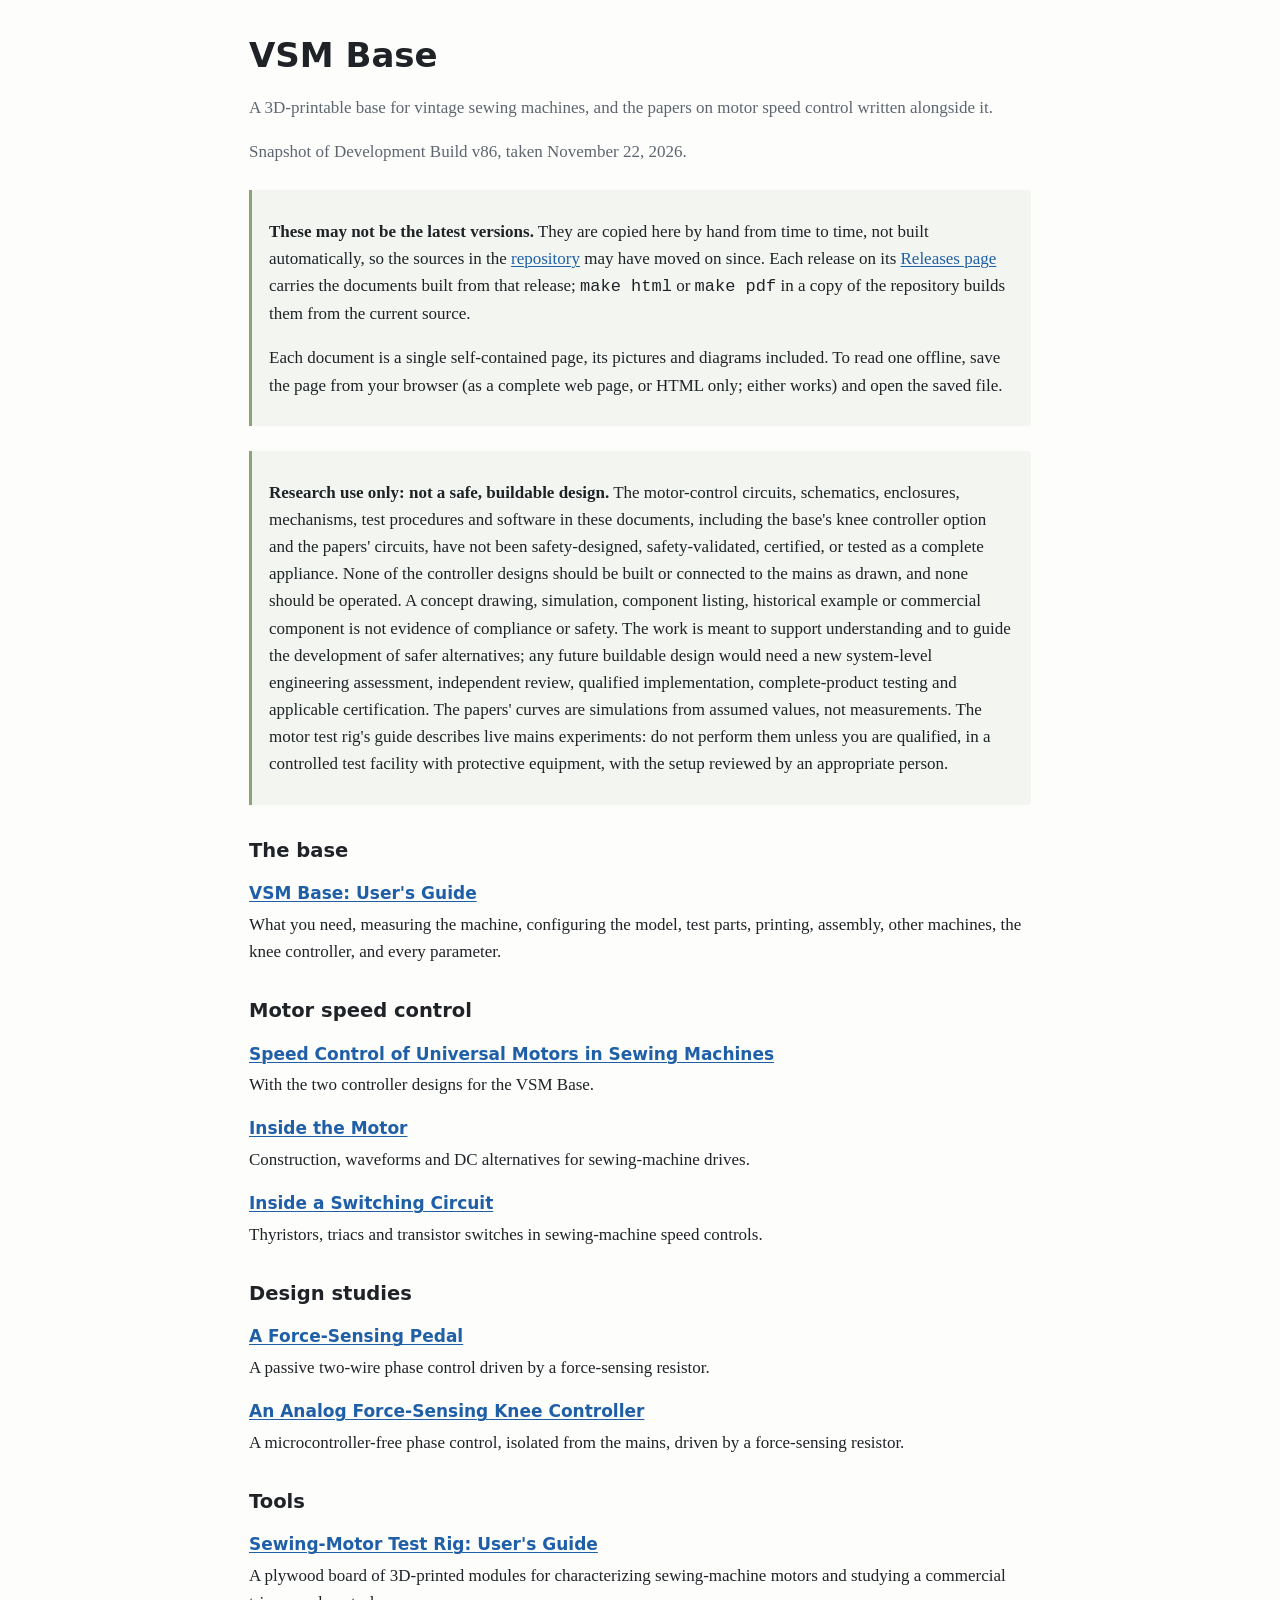
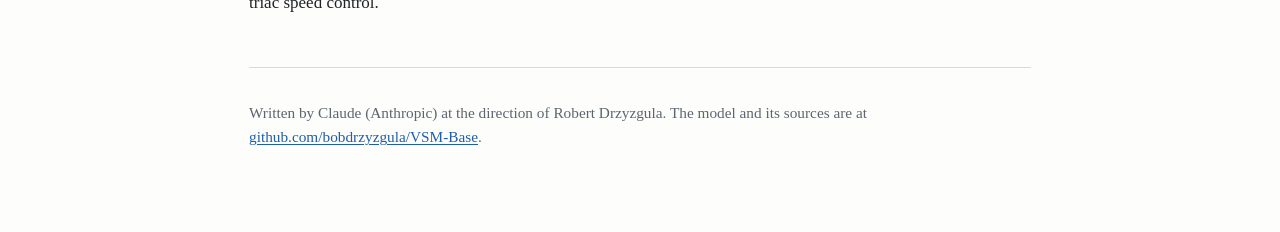
==== docs-snapshot/index.html @ 3d65d3c1 "Safety, part 2: stronger warning, rig and testing pages, status terms, validation checklist From the" ====
<!DOCTYPE html>
<html lang="en">
<head>
<meta charset="utf-8">
<meta name="viewport" content="width=device-width, initial-scale=1">
<title>VSM Base: documents</title>
<style>
:root { --bg: #fdfdfb; --fg: #1f2328; --muted: #5d6670; --rule: #d8dcd6; --link: #1f5fa8;
        --note-bg: #f3f5f0; --note-bar: #8aa37b; color-scheme: light dark; }
@media (prefers-color-scheme: dark) {
  :root { --bg: #17191c; --fg: #e3e5e8; --muted: #9aa3ad; --rule: #353a40; --link: #79aef0;
          --note-bg: #1f2420; --note-bar: #6f8a62; }
}
html { font-size: 17px; }
body { margin: 0 auto; padding: 2rem 16px 4rem; max-width: 46rem; background: var(--bg); color: var(--fg);
       font: 1rem/1.6 Charter, "Bitstream Charter", "Iowan Old Style", Georgia, serif; }
h1, h2 { font-family: system-ui, -apple-system, "Segoe UI", Roboto, sans-serif; line-height: 1.25; }
h1 { font-size: 2rem; margin: 0 0 .3rem; }
h2 { font-size: 1.15rem; margin: 2rem 0 .5rem; }
a { color: var(--link); text-decoration-thickness: 1px; text-underline-offset: 2px; }
.sub, .meta, footer { color: var(--muted); }
.note { margin: 1.5rem 0; padding: .6rem 1rem; background: var(--note-bg);
        border-left: 3px solid var(--note-bar); border-radius: 0 4px 4px 0; }
dl { margin: 0; }
dt { margin-top: 1rem; font-family: system-ui, -apple-system, "Segoe UI", Roboto, sans-serif; font-weight: 600; }
dd { margin: .2rem 0 0 0; }
footer { margin-top: 3rem; padding-top: 1rem; border-top: 1px solid var(--rule); font-size: .9rem; }
</style>
</head>
<body>
<h1>VSM Base</h1>
<p class="sub">A 3D-printable base for vintage sewing machines, and the papers on motor speed control written alongside it.</p>
<p class="meta">Snapshot of Development Build v86, taken November 22, 2026.</p>

<div class="note">
<p><strong>These may not be the latest versions.</strong> They are copied here by hand from time to time,
not built automatically, so the sources in the <a href="https://github.com/bobdrzyzgula/VSM-Base">repository</a>
may have moved on since. Each release on its
<a href="https://github.com/bobdrzyzgula/VSM-Base/releases">Releases page</a> carries the documents built from
that release; <code>make html</code> or <code>make pdf</code> in a copy of the repository builds them from the
current source.</p>
<p>Each document is a single self-contained page, its pictures and diagrams included. To read one offline,
save the page from your browser (as a complete web page, or HTML only; either works) and open the saved file.</p>
</div>

<div class="note">
<p><strong>Research use only: not a safe, buildable design.</strong> The motor-control circuits, schematics,
enclosures, mechanisms, test procedures and software in these documents, including the base's knee controller
option and the papers' circuits, have not been safety-designed, safety-validated, certified, or tested as a
complete appliance. None of the controller designs should be built or connected to the mains as drawn, and none
should be operated. A concept drawing, simulation, component listing, historical example or commercial component
is not evidence of compliance or safety. The work is meant to support understanding and to guide the development
of safer alternatives; any future buildable design would need a new system-level engineering assessment,
independent review, qualified implementation, complete-product testing and applicable certification. The papers'
curves are simulations from assumed values, not measurements. The motor test rig's guide describes live mains
experiments: do not perform them unless you are qualified, in a controlled test facility with protective
equipment, with the setup reviewed by an appropriate person.</p>
</div>

<h2>The base</h2>
<dl>
<dt><a href="vsm-base-guide.html">VSM Base: User's Guide</a></dt>
<dd>What you need, measuring the machine, configuring the model, test parts, printing, assembly, other machines, the knee controller, and every parameter.</dd>
</dl>

<h2>Motor speed control</h2>
<dl>
<dt><a href="vsm-motor-control.html">Speed Control of Universal Motors in Sewing Machines</a></dt>
<dd>With the two controller designs for the VSM Base.</dd>
<dt><a href="vsm-inside-the-motor.html">Inside the Motor</a></dt>
<dd>Construction, waveforms and DC alternatives for sewing-machine drives.</dd>
<dt><a href="vsm-inside-a-switching-circuit.html">Inside a Switching Circuit</a></dt>
<dd>Thyristors, triacs and transistor switches in sewing-machine speed controls.</dd>
</dl>

<h2>Design studies</h2>
<dl>
<dt><a href="vsm-force-sensing-pedal.html">A Force-Sensing Pedal</a></dt>
<dd>A passive two-wire phase control driven by a force-sensing resistor.</dd>
<dt><a href="vsm-analog-knee-controller.html">An Analog Force-Sensing Knee Controller</a></dt>
<dd>A microcontroller-free phase control, isolated from the mains, driven by a force-sensing resistor.</dd>
</dl>

<h2>Tools</h2>
<dl>
<dt><a href="vsm-motor-rig.html">Sewing-Motor Test Rig: User's Guide</a></dt>
<dd>A plywood board of 3D-printed modules for characterizing sewing-machine motors and studying a commercial triac speed control.</dd>
</dl>

<footer>
<p>Written by Claude (Anthropic) at the direction of Robert Drzyzgula. The model and its sources are at
<a href="https://github.com/bobdrzyzgula/VSM-Base">github.com/bobdrzyzgula/VSM-Base</a>.</p>
</footer>
</body>
</html>
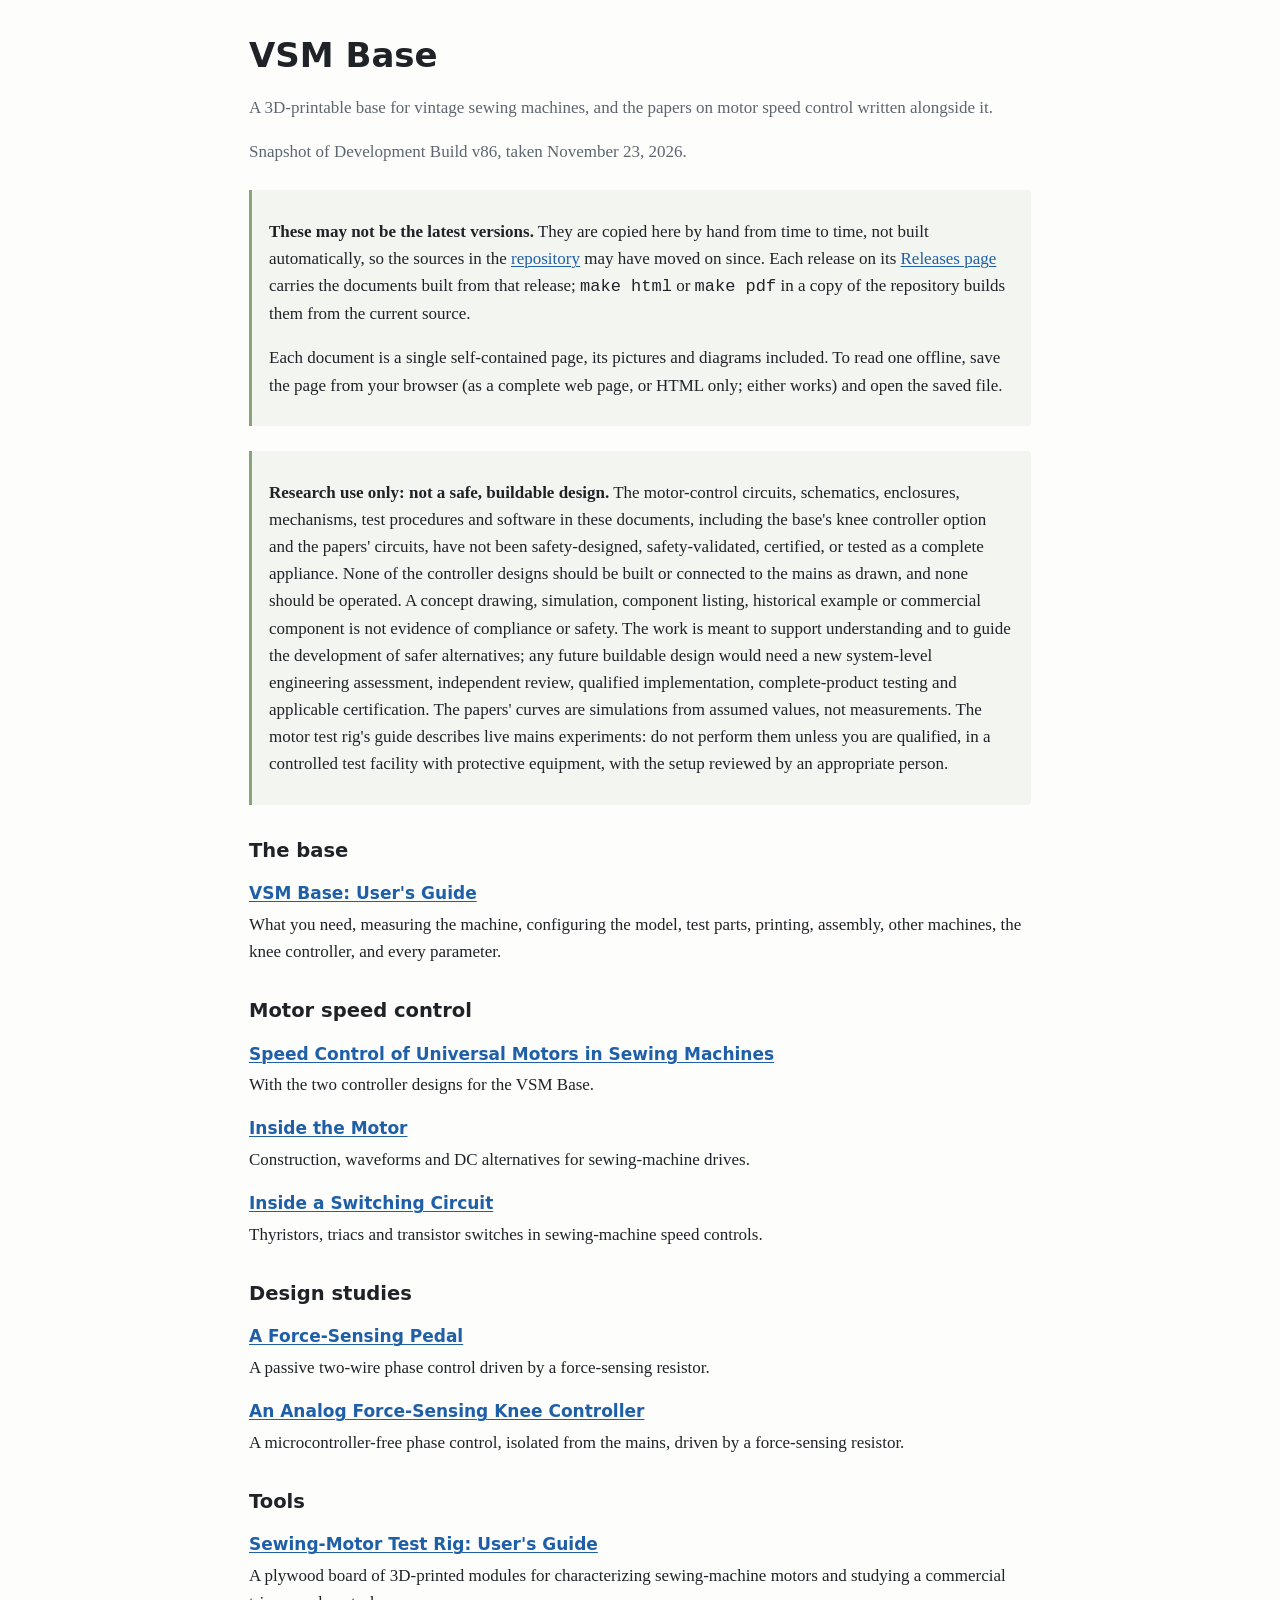
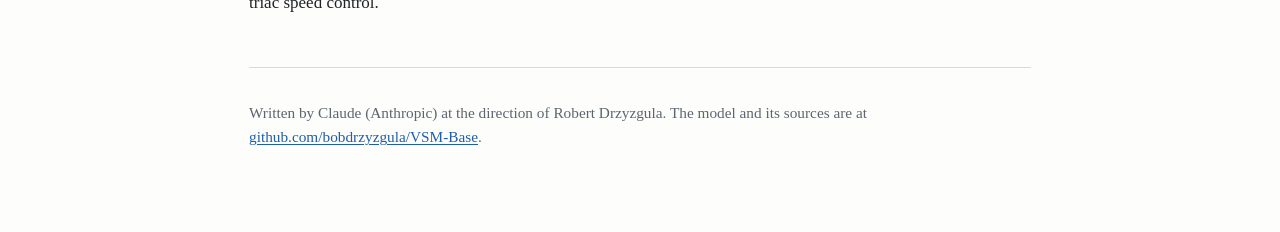
==== commit 6da69774: "Mechanical review: open-source disclaimer, carrying, hinges, pegs, checks From Copilot's review of t" ====
--- a/docs-snapshot/index.html
+++ b/docs-snapshot/index.html
@@ -30,7 +30,7 @@
 <body>
 <h1>VSM Base</h1>
 <p class="sub">A 3D-printable base for vintage sewing machines, and the papers on motor speed control written alongside it.</p>
-<p class="meta">Snapshot of Development Build v86, taken November 22, 2026.</p>
+<p class="meta">Snapshot of Development Build v86, taken November 23, 2026.</p>
 
 <div class="note">
 <p><strong>These may not be the latest versions.</strong> They are copied here by hand from time to time,
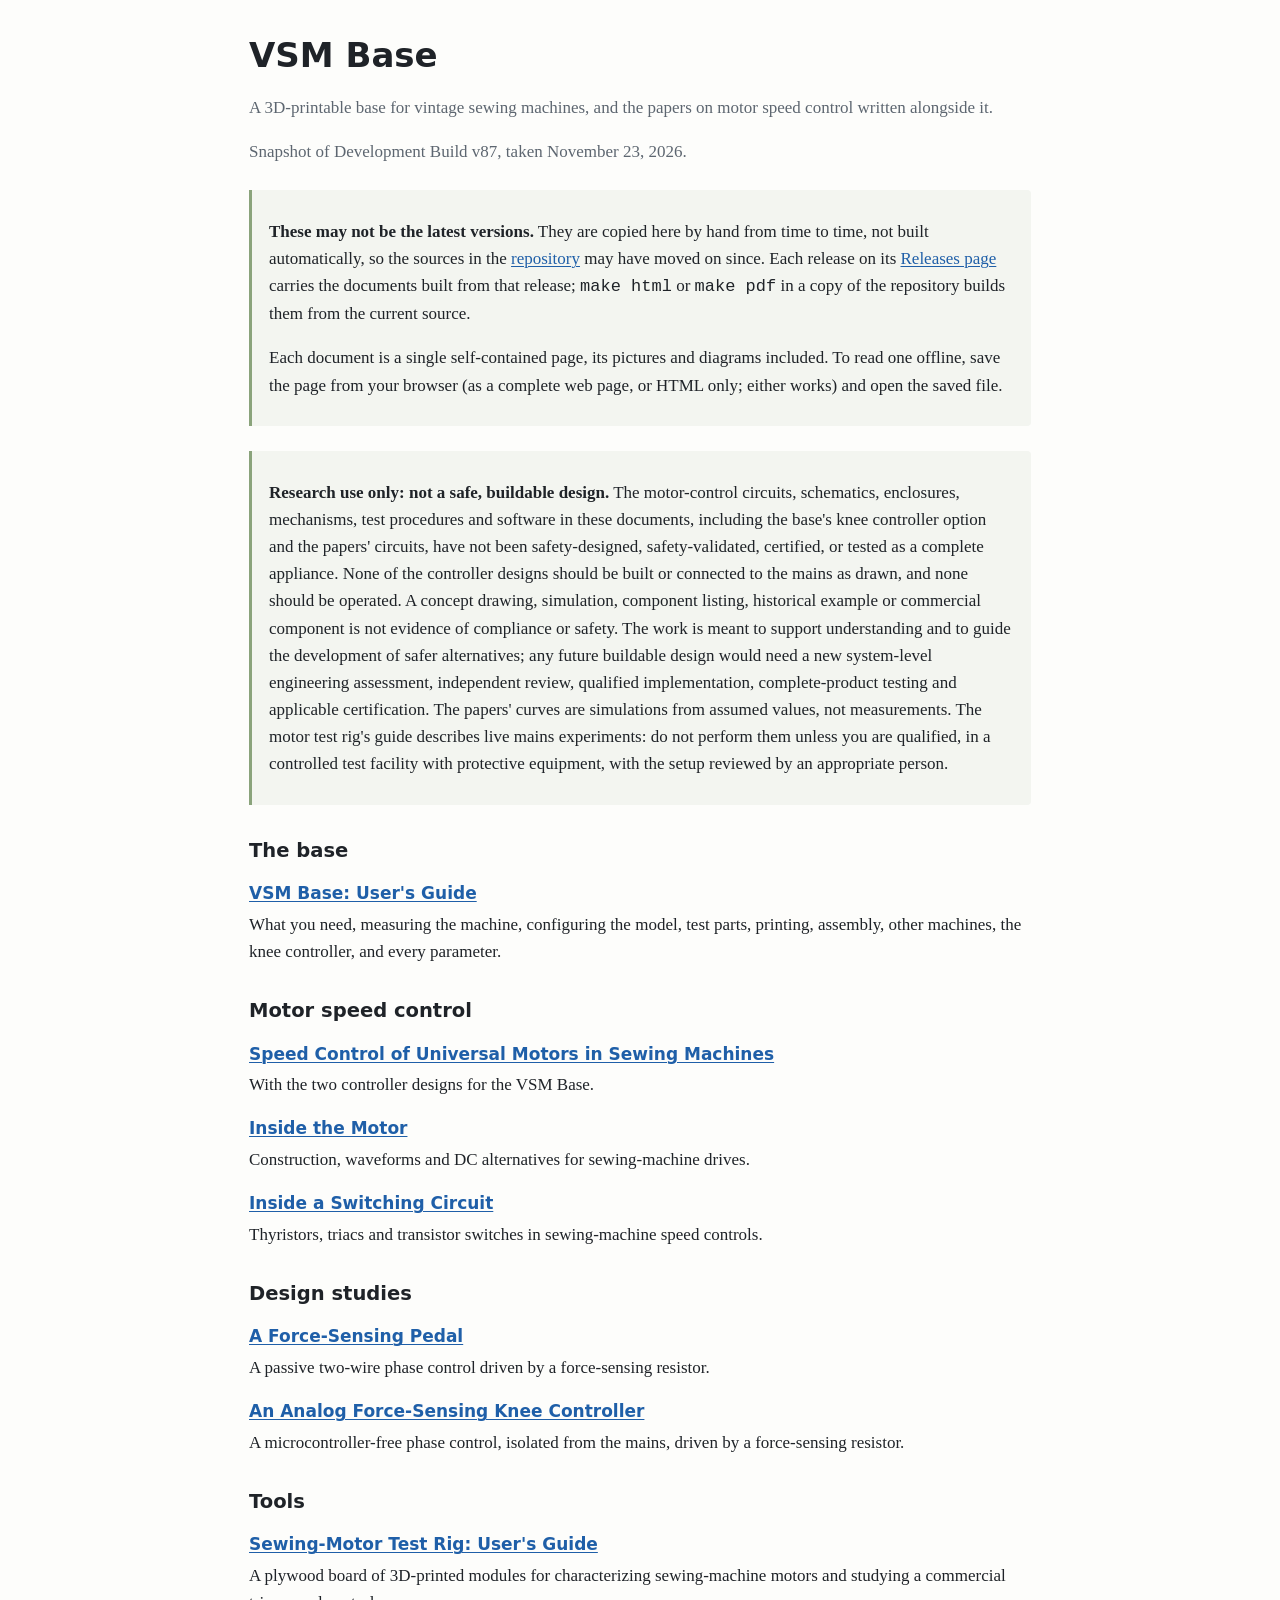
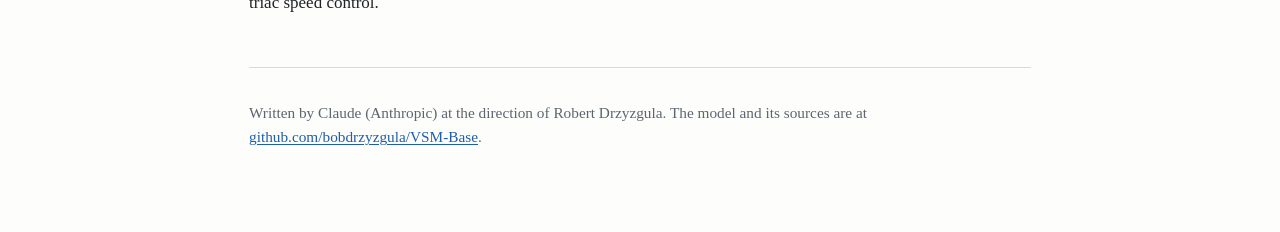
==== commit 0c69cc67: "Documents snapshot: v87 and the harness handle Co-Authored-By: Claude Opus 5.5 <noreply@anthropic.co" ====
--- a/docs-snapshot/index.html
+++ b/docs-snapshot/index.html
@@ -30,7 +30,7 @@
 <body>
 <h1>VSM Base</h1>
 <p class="sub">A 3D-printable base for vintage sewing machines, and the papers on motor speed control written alongside it.</p>
-<p class="meta">Snapshot of Development Build v86, taken November 23, 2026.</p>
+<p class="meta">Snapshot of Development Build v87, taken November 23, 2026.</p>
 
 <div class="note">
 <p><strong>These may not be the latest versions.</strong> They are copied here by hand from time to time,
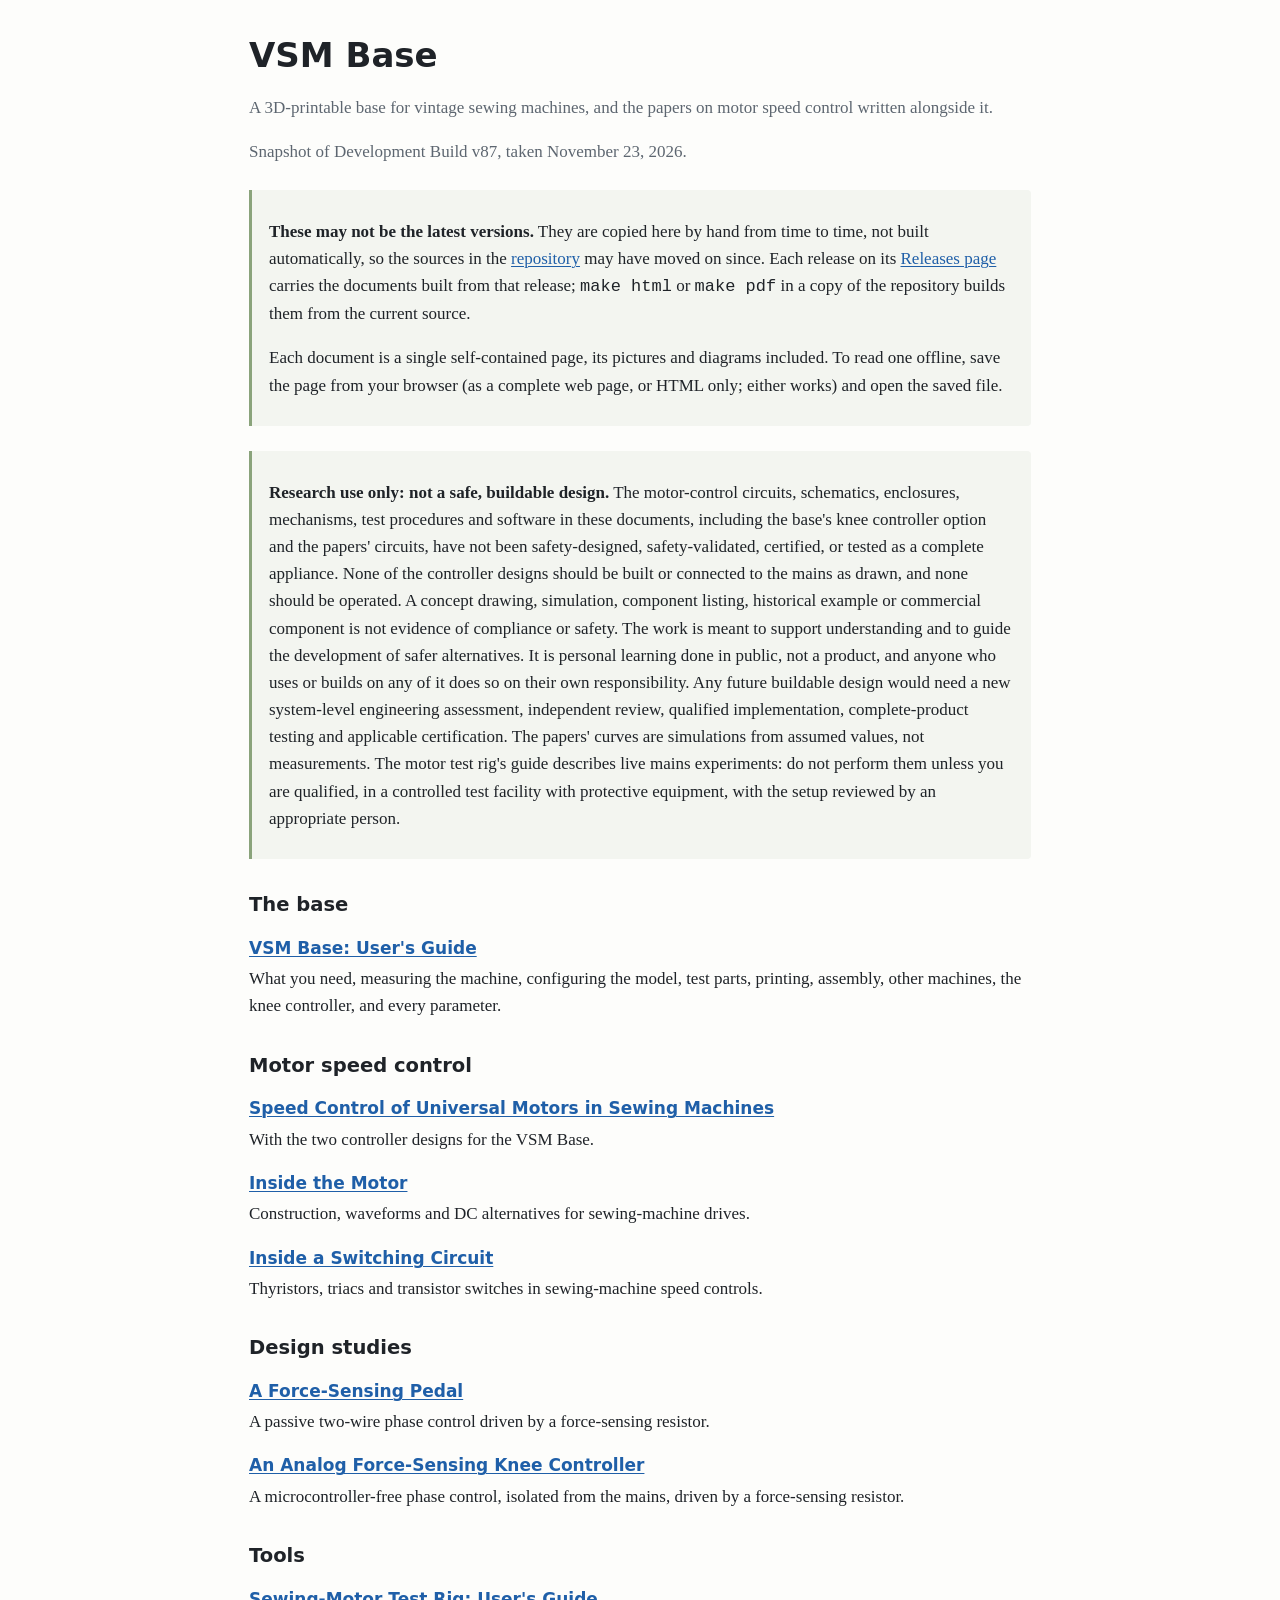
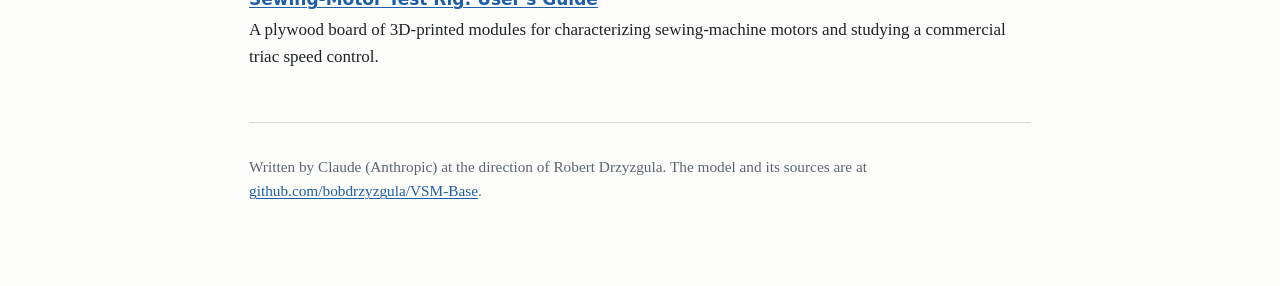
==== commit 9491be47: "Documents snapshot: notice and wording pass Co-Authored-By: Claude Opus 5.5 <noreply@anthropic.com> " ====
--- a/docs-snapshot/index.html
+++ b/docs-snapshot/index.html
@@ -50,7 +50,7 @@
 complete appliance. None of the controller designs should be built or connected to the mains as drawn, and none
 should be operated. A concept drawing, simulation, component listing, historical example or commercial component
 is not evidence of compliance or safety. The work is meant to support understanding and to guide the development
-of safer alternatives; any future buildable design would need a new system-level engineering assessment,
+of safer alternatives. It is personal learning done in public, not a product, and anyone who uses or builds on any of it does so on their own responsibility. Any future buildable design would need a new system-level engineering assessment,
 independent review, qualified implementation, complete-product testing and applicable certification. The papers'
 curves are simulations from assumed values, not measurements. The motor test rig's guide describes live mains
 experiments: do not perform them unless you are qualified, in a controlled test facility with protective
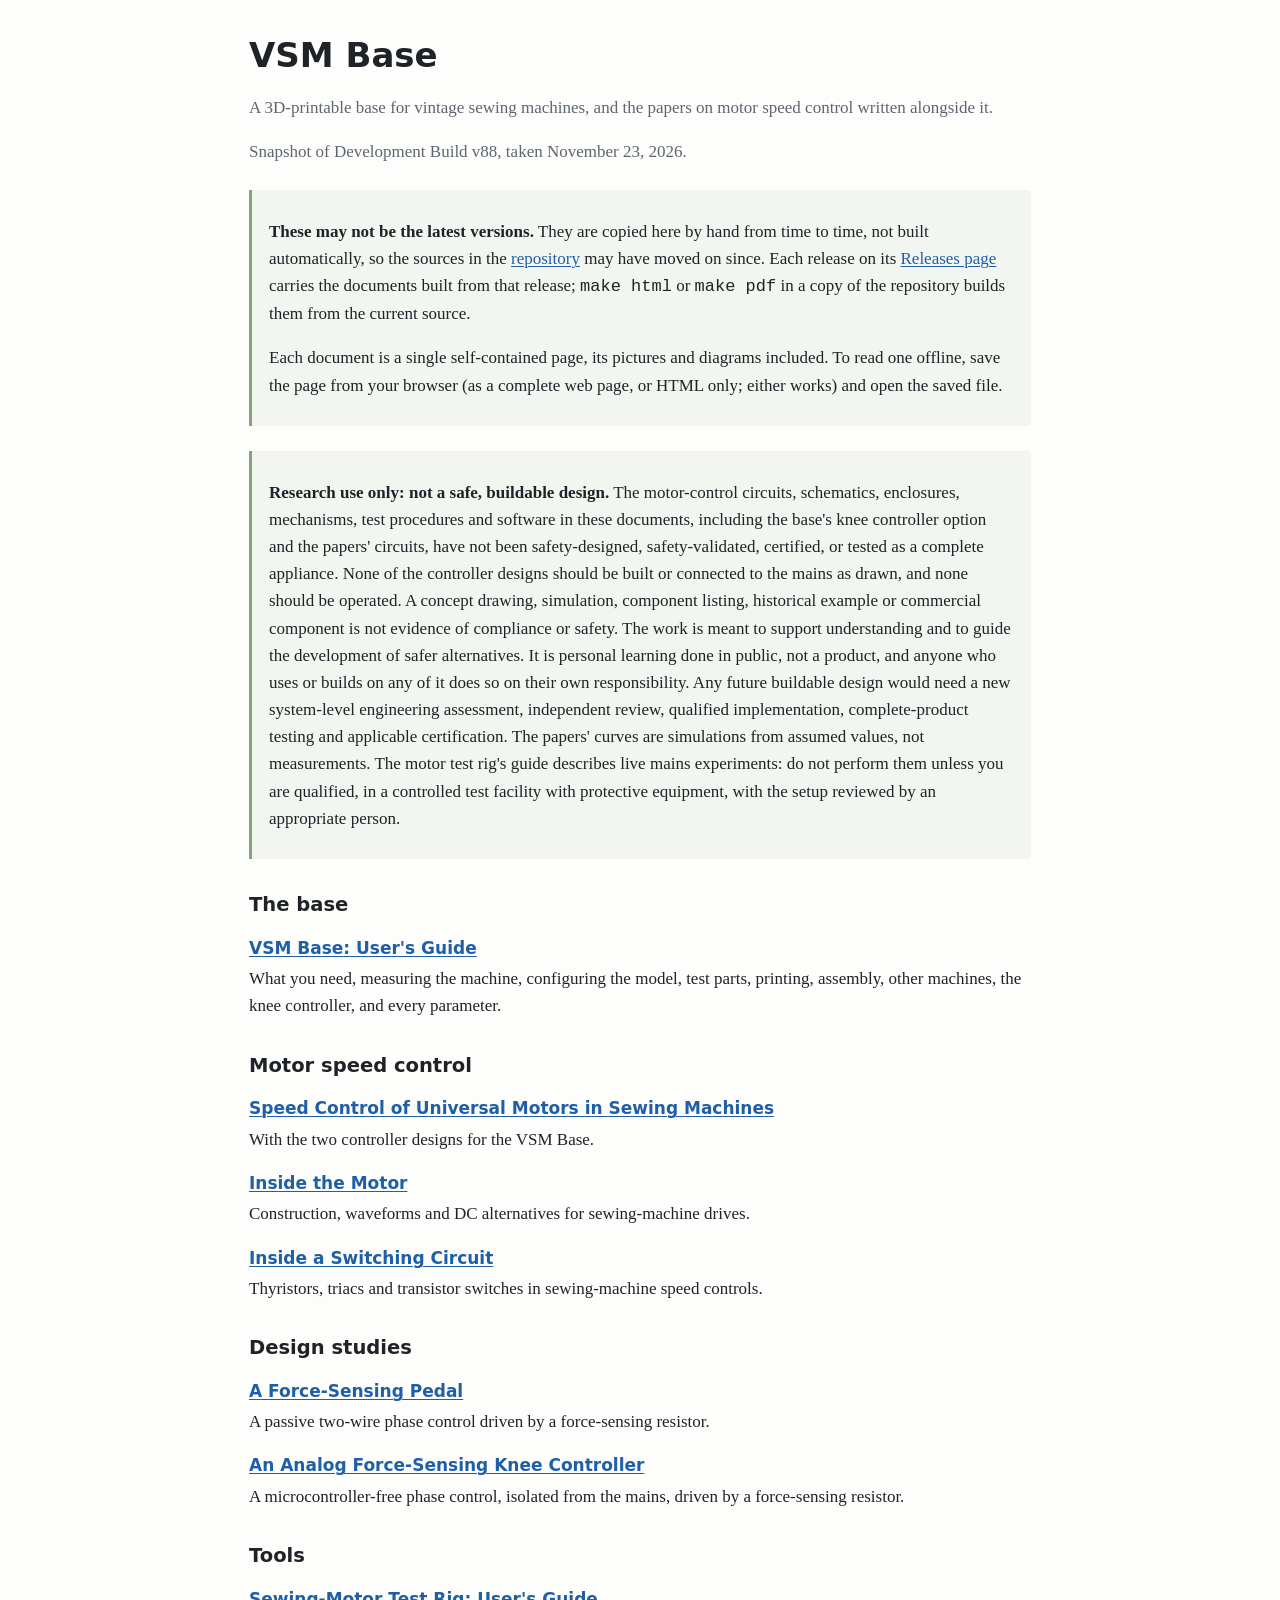
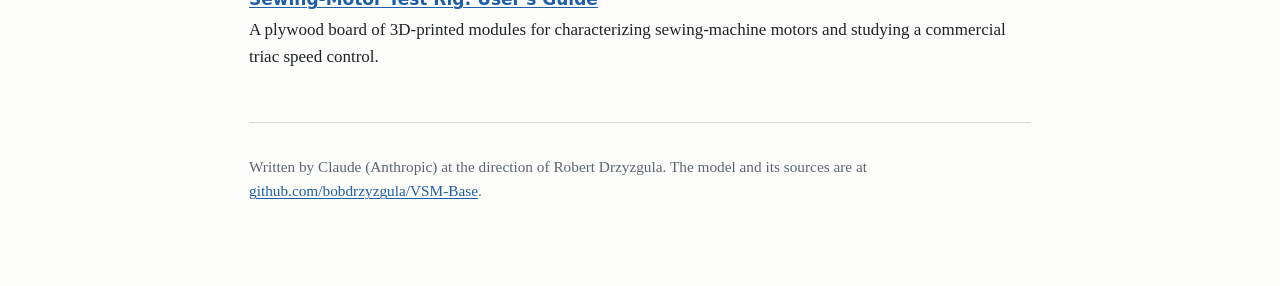
==== commit 3757fa09: "Documents snapshot: v88 harness Co-Authored-By: Claude Opus 5.5 <noreply@anthropic.com> Claude-Sessi" ====
--- a/docs-snapshot/index.html
+++ b/docs-snapshot/index.html
@@ -30,7 +30,7 @@
 <body>
 <h1>VSM Base</h1>
 <p class="sub">A 3D-printable base for vintage sewing machines, and the papers on motor speed control written alongside it.</p>
-<p class="meta">Snapshot of Development Build v87, taken November 23, 2026.</p>
+<p class="meta">Snapshot of Development Build v88, taken November 23, 2026.</p>
 
 <div class="note">
 <p><strong>These may not be the latest versions.</strong> They are copied here by hand from time to time,
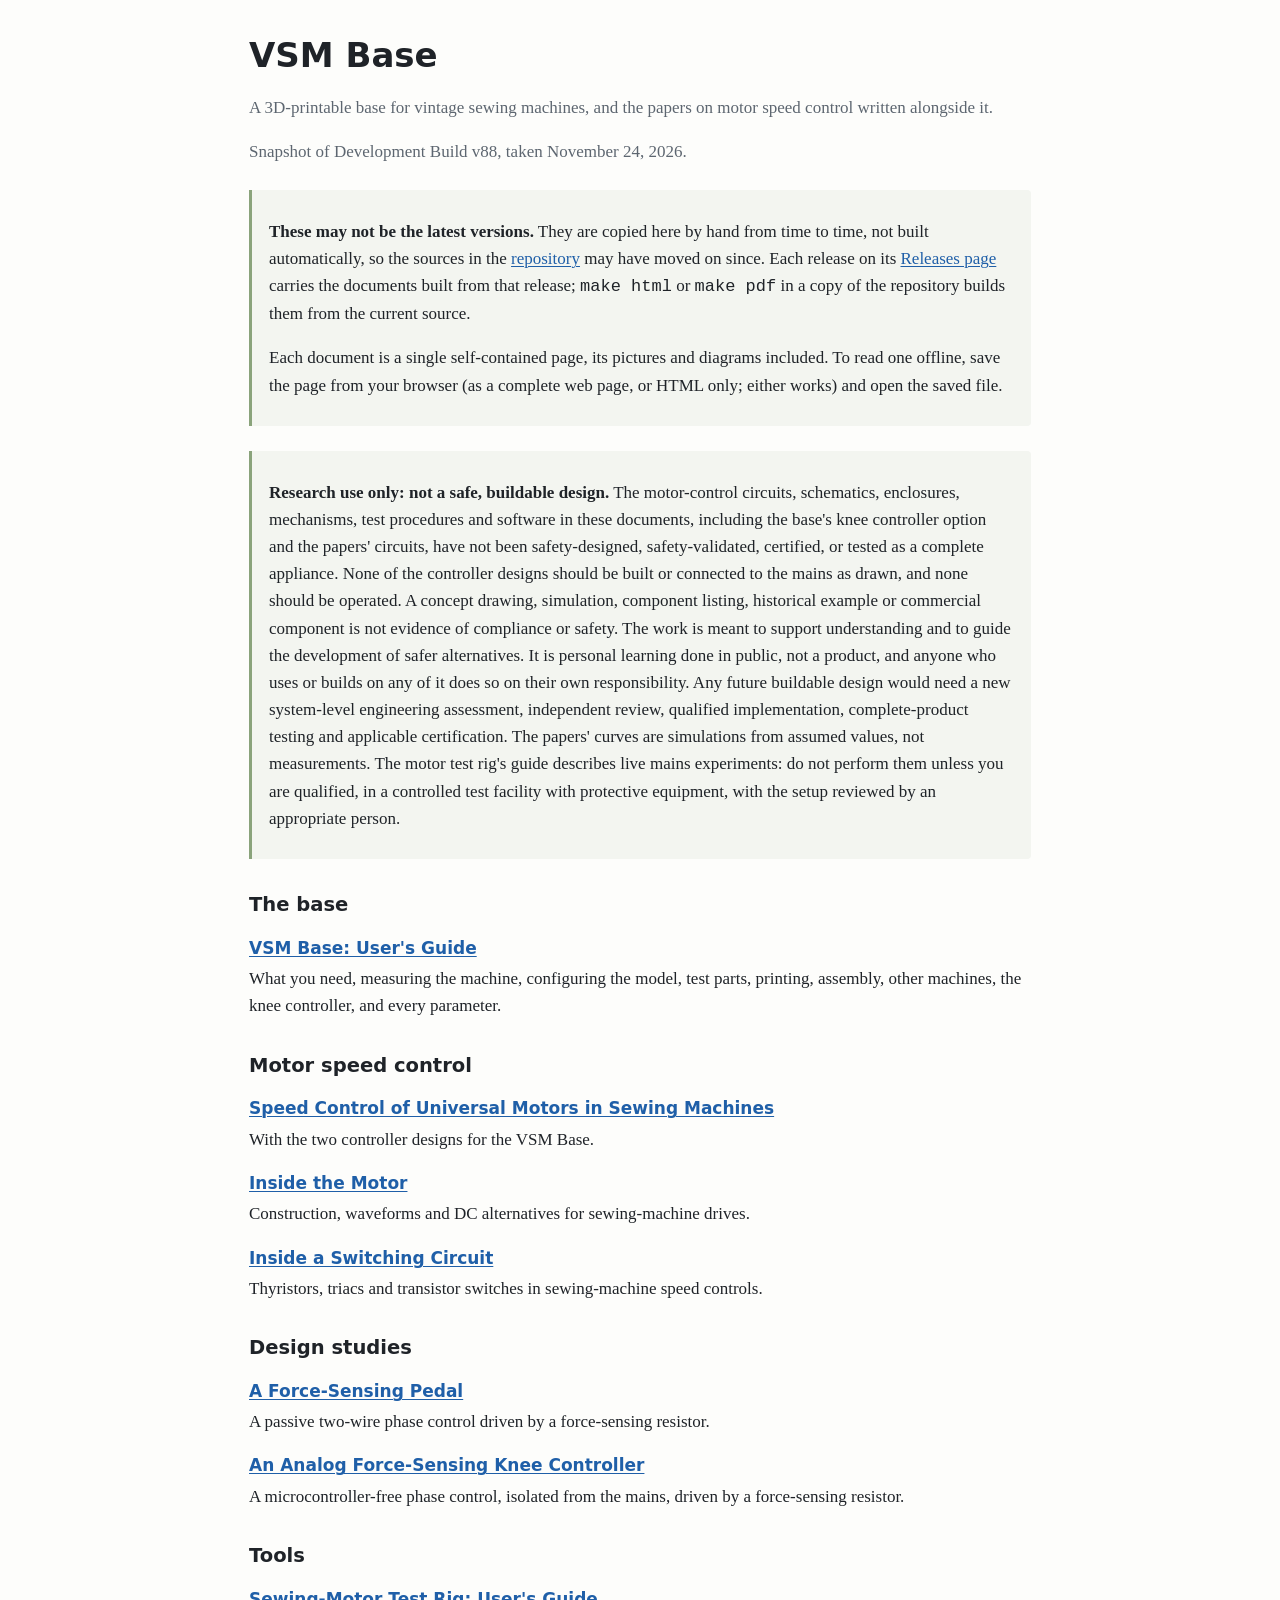
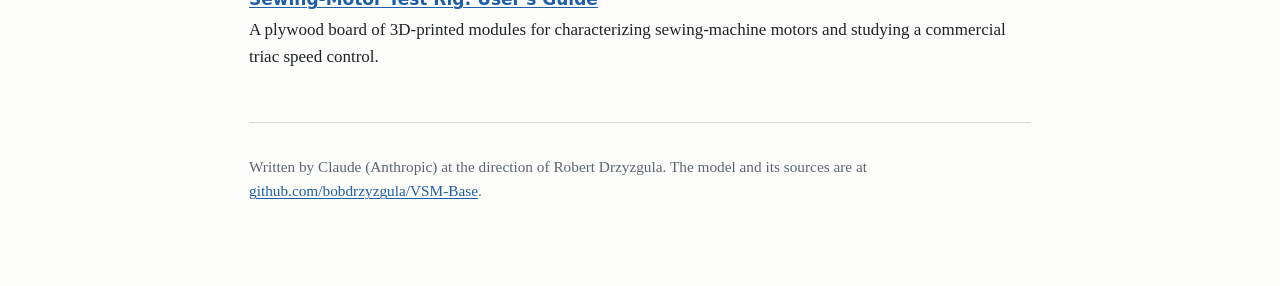
==== commit d1cdbfcc: "Documents snapshot: parts list Co-Authored-By: Claude Opus 5.5 <noreply@anthropic.com> Claude-Sessio" ====
--- a/docs-snapshot/index.html
+++ b/docs-snapshot/index.html
@@ -30,7 +30,7 @@
 <body>
 <h1>VSM Base</h1>
 <p class="sub">A 3D-printable base for vintage sewing machines, and the papers on motor speed control written alongside it.</p>
-<p class="meta">Snapshot of Development Build v88, taken November 23, 2026.</p>
+<p class="meta">Snapshot of Development Build v88, taken November 24, 2026.</p>
 
 <div class="note">
 <p><strong>These may not be the latest versions.</strong> They are copied here by hand from time to time,
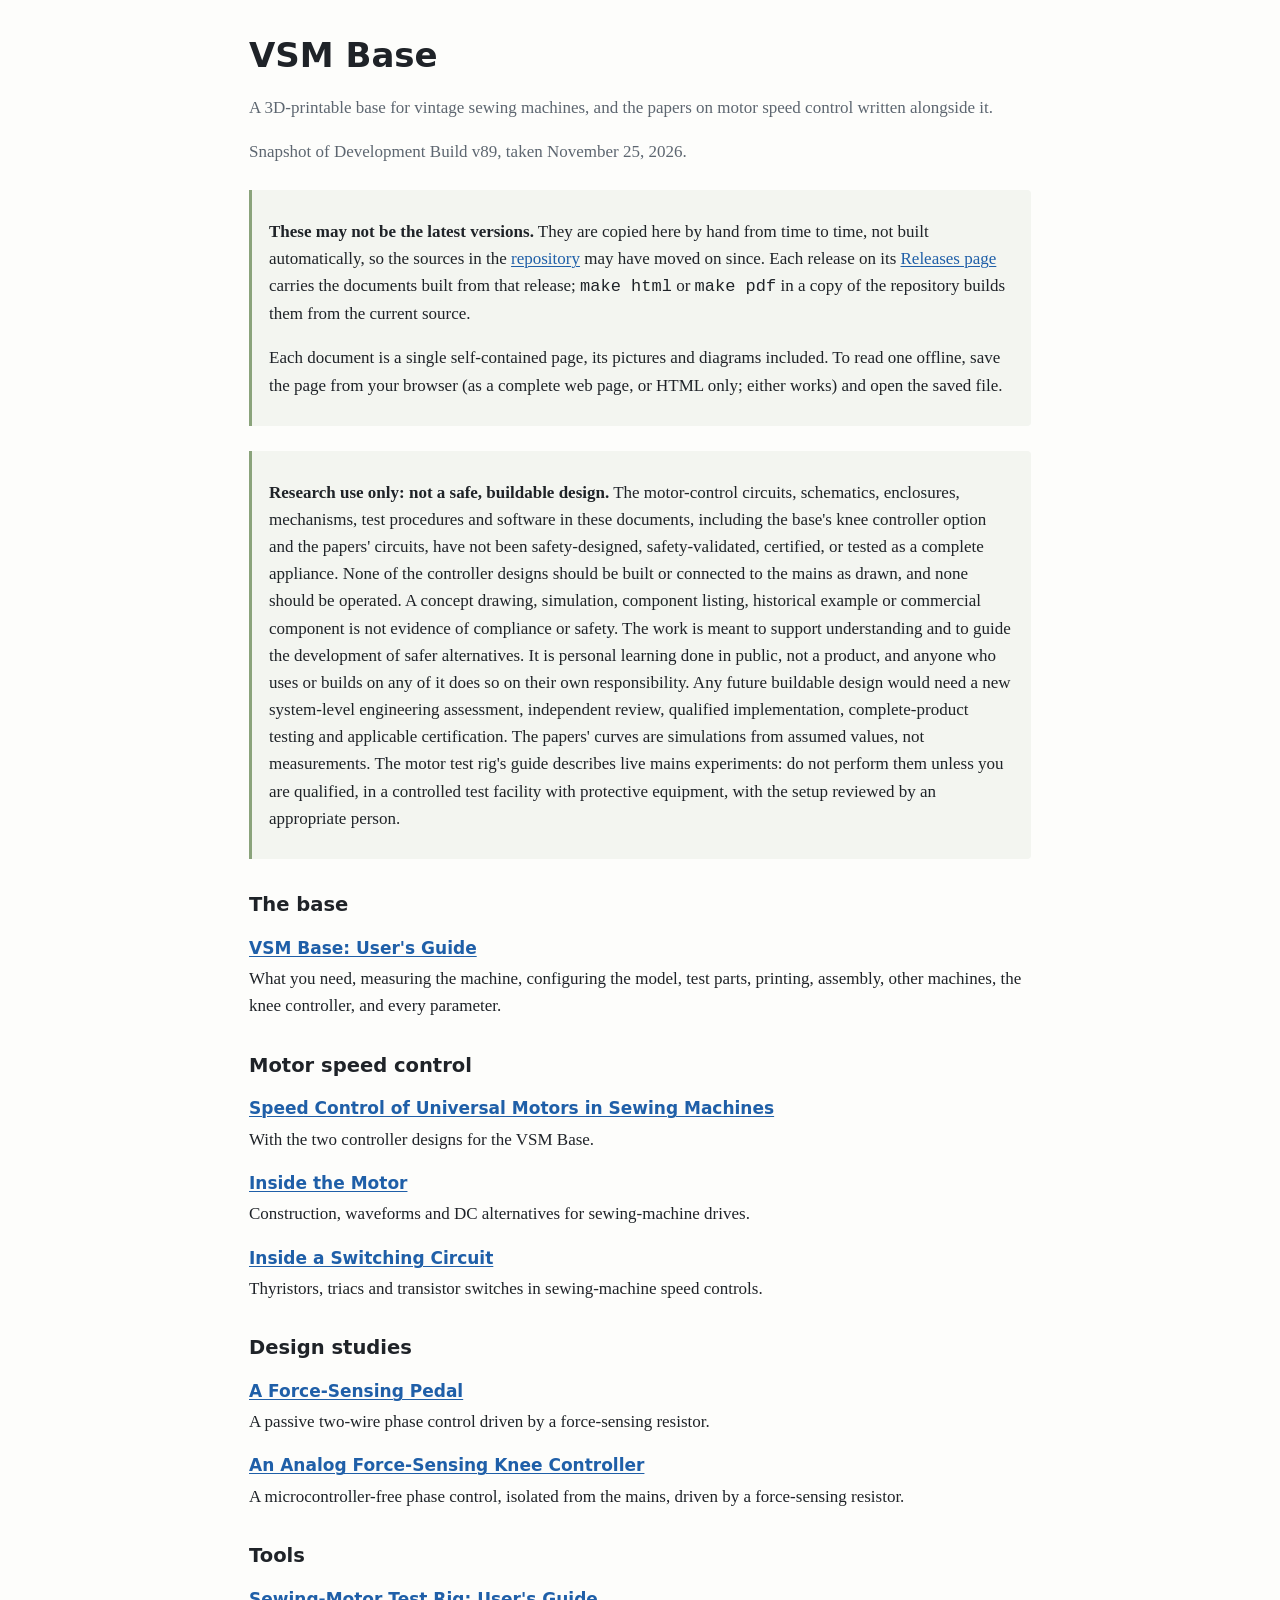
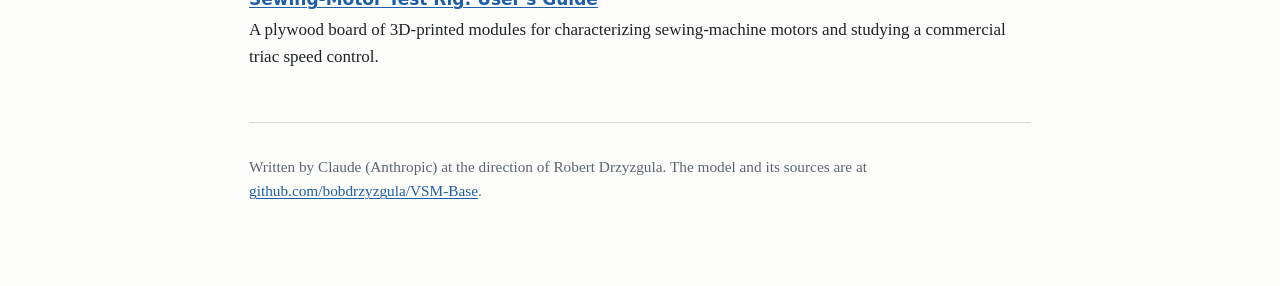
==== commit 56823fd8: "Documents snapshot: v89 small notion trays Co-Authored-By: Claude Opus 5.5 <noreply@anthropic.com> C" ====
--- a/docs-snapshot/index.html
+++ b/docs-snapshot/index.html
@@ -30,7 +30,7 @@
 <body>
 <h1>VSM Base</h1>
 <p class="sub">A 3D-printable base for vintage sewing machines, and the papers on motor speed control written alongside it.</p>
-<p class="meta">Snapshot of Development Build v88, taken November 24, 2026.</p>
+<p class="meta">Snapshot of Development Build v89, taken November 25, 2026.</p>
 
 <div class="note">
 <p><strong>These may not be the latest versions.</strong> They are copied here by hand from time to time,
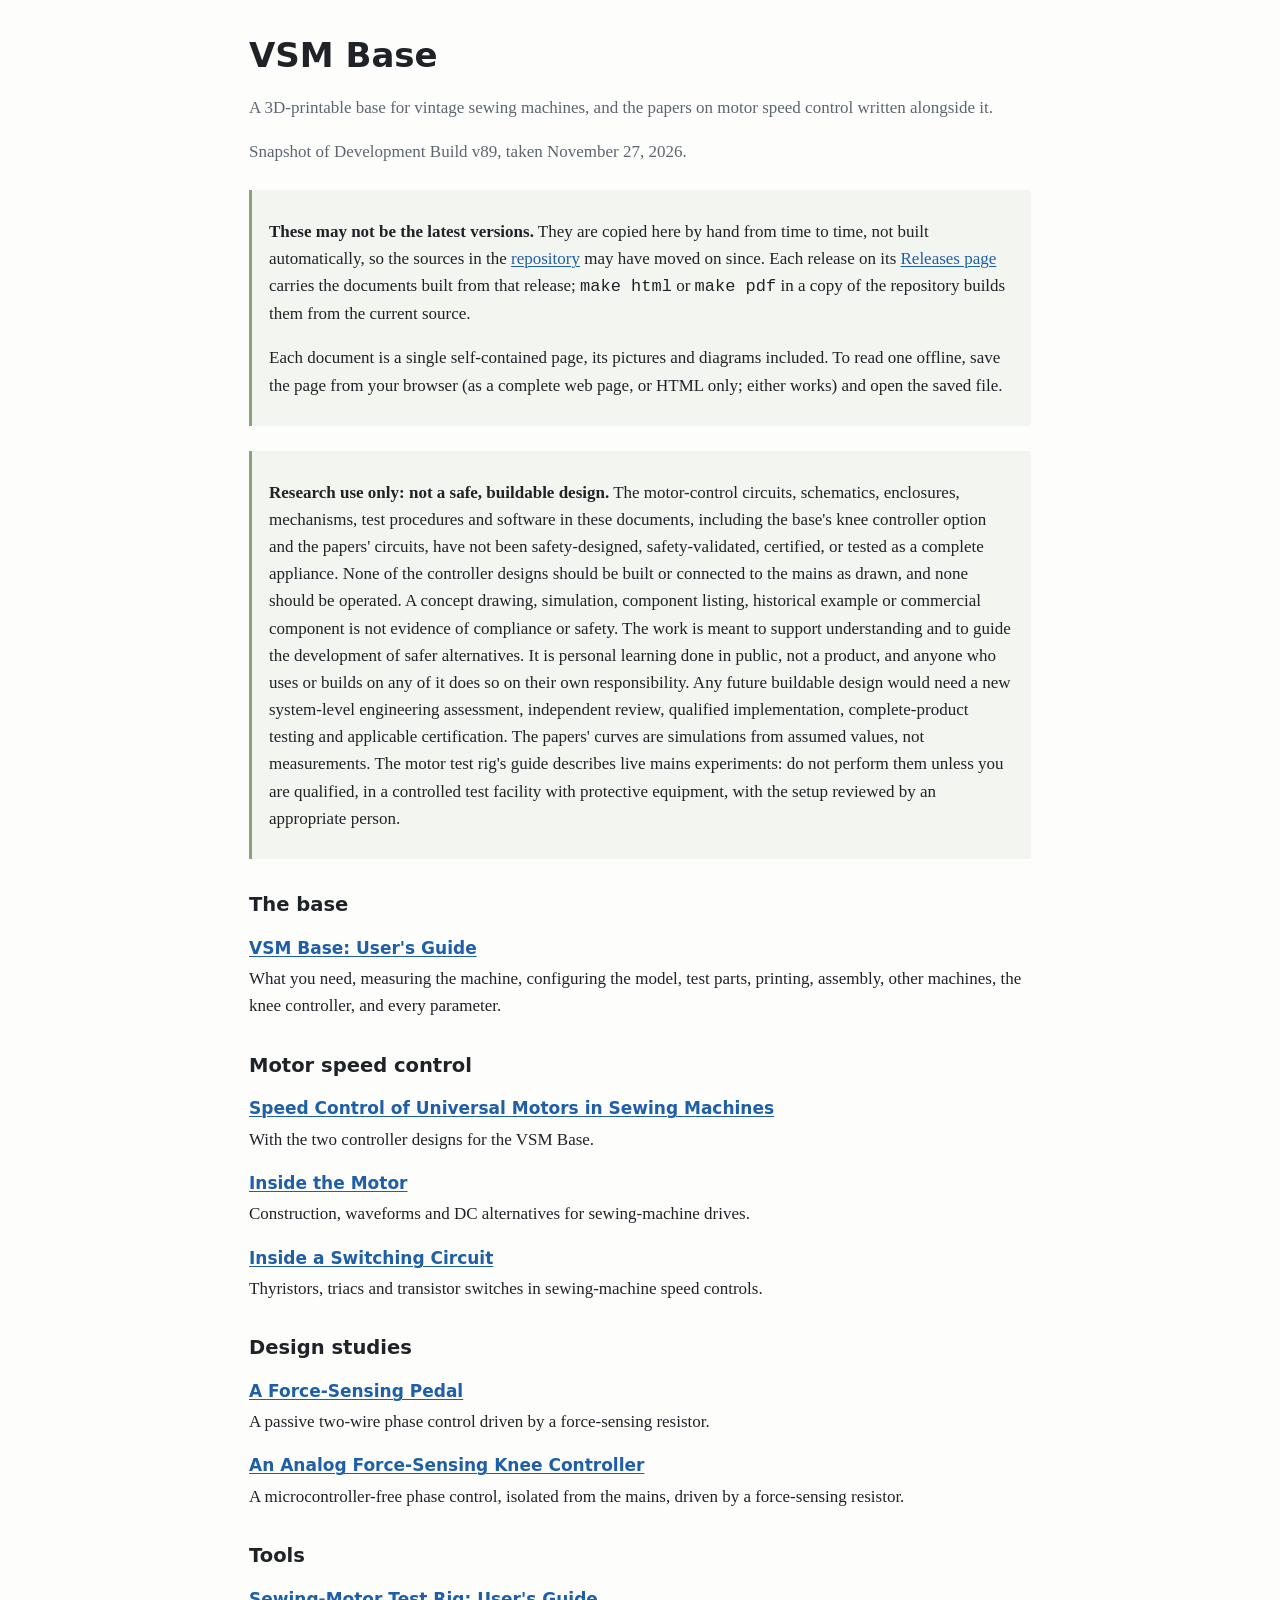
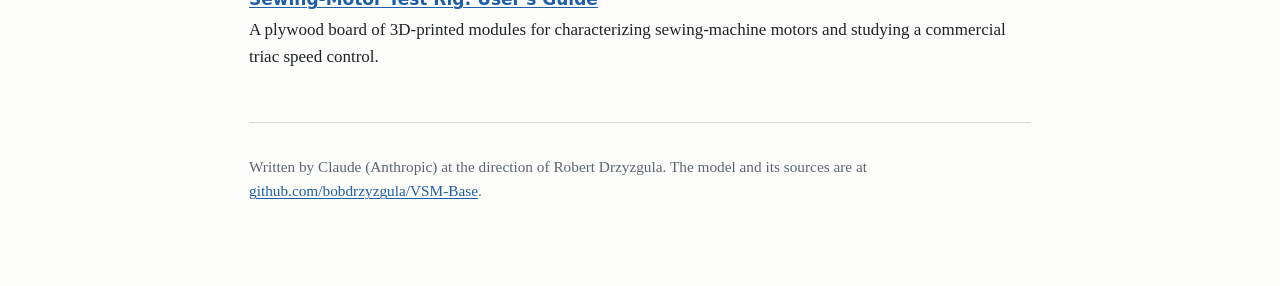
==== commit 634dfc5e: "Add a lazy-union check, run before the test matrix tools/check_lazy_union.py reads the .scad files f" ====
--- a/docs-snapshot/index.html
+++ b/docs-snapshot/index.html
@@ -30,7 +30,7 @@
 <body>
 <h1>VSM Base</h1>
 <p class="sub">A 3D-printable base for vintage sewing machines, and the papers on motor speed control written alongside it.</p>
-<p class="meta">Snapshot of Development Build v89, taken November 25, 2026.</p>
+<p class="meta">Snapshot of Development Build v89, taken November 27, 2026.</p>
 
 <div class="note">
 <p><strong>These may not be the latest versions.</strong> They are copied here by hand from time to time,
